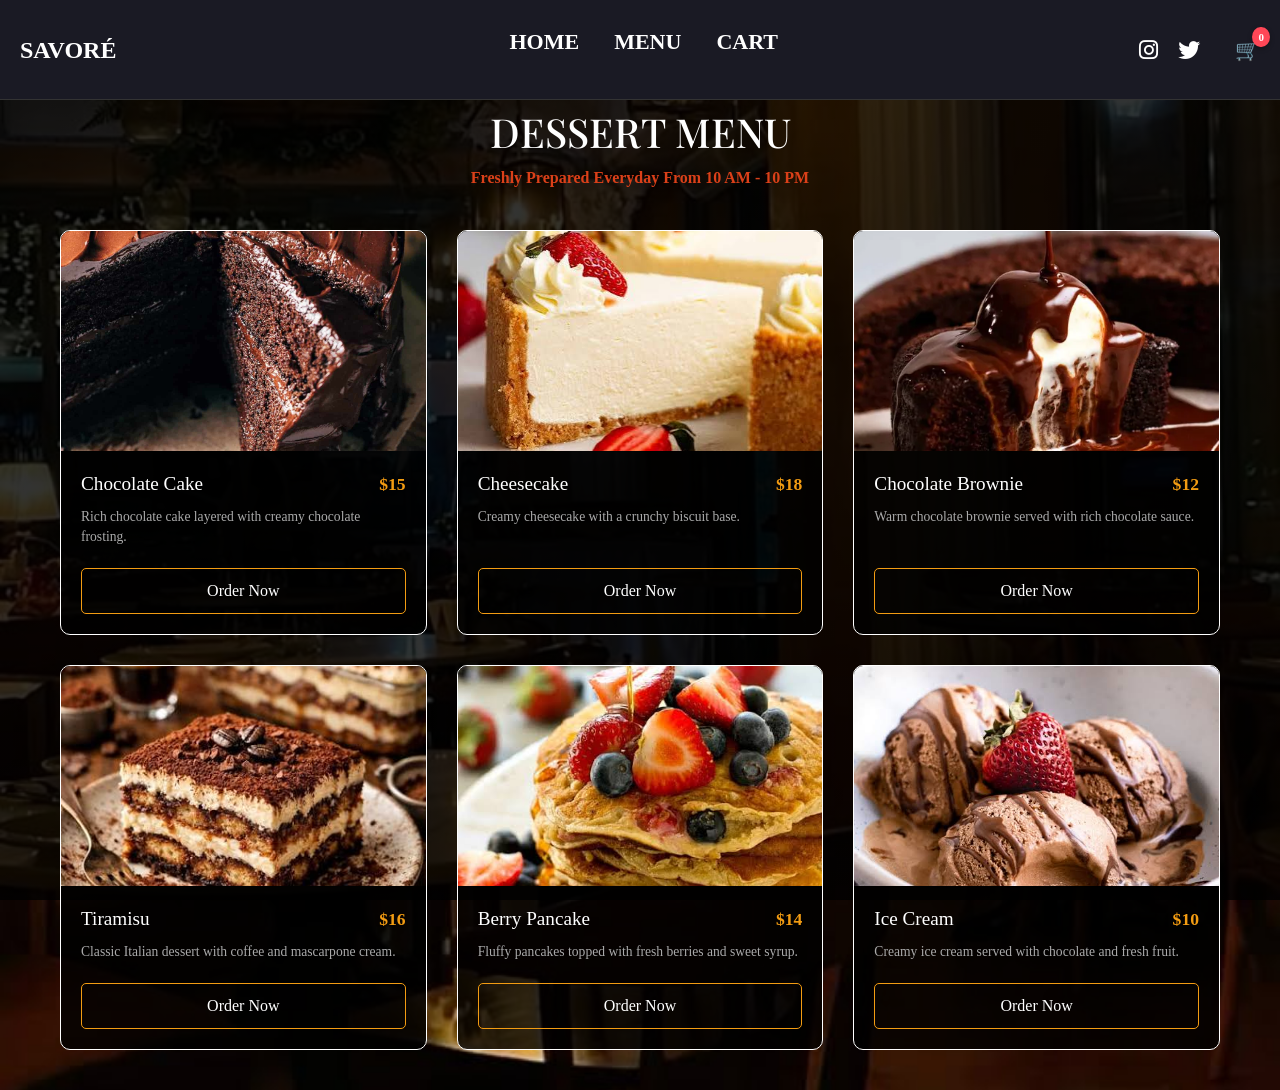
==== html/dessert.html @ 35120c4c "upload project file" ====
<!DOCTYPE html>
<html lang="en">
<head>
    <meta charset="UTF-8">
    <meta name="viewport" content="width=device-width, initial-scale=1.0">
    <title>SAVORÉ - Dessert Menu</title>
    <link rel="stylesheet" href="../css/bootstrap.css">
    <link href="https://fonts.googleapis.com/css2?family=Playfair+Display:ital,wght@0,600;1,400&family=Poppins:wght@300;400;500;600;700&display=swap" rel="stylesheet">
    <link rel="stylesheet" href="https://cdnjs.cloudflare.com/ajax/libs/font-awesome/6.4.0/css/all.min.css">
    <link rel="stylesheet" href="../css/style.css">
    <style>
        body {
            background: linear-gradient(rgba(0, 0, 0, 0.8), rgba(0, 0, 0, 0.8)), url('../image/img10.jfif') !important;
            background-size: cover !important;
            background-position: center !important;
            background-repeat: no-repeat !important;
            background-attachment: fixed !important;
            color: #fff !important;
        }
        header.hero {
            height: auto !important;
            min-height: unset !important;
            background: transparent !important;
        }
        .card {
            background-color: rgba(0, 0, 0, 0.8)!important;
            border: 1px solid white !important;
        }
        .card img {
            height: 220px !important;
            object-fit: cover !important;
        }
    </style>
</head>
<body>
    <header class="hero">
        <input type="checkbox" id="check">
        <label for="check" class="fa-solid fa-bars"></label>
        <nav class="navbar">
            <a href="index.html" class="logo">SAVORÉ</a>
            <ul class="nav-links">
                <li><a href="index.html">HOME</a></li>
                <li><a href="index.html#menu-section">MENU</a></li>
                <li><a href="cart.html">CART</a></li>
            </ul>
            <div class="icons">
                <a href="#"><i class="fa-brands fa-instagram"></i></a>
                <a href="#"><i class="fa-brands fa-twitter"></i></a>
                <a href="cart.html" class="cart-btn" style="position: relative; text-decoration: none; color: #fff; font-size: 20px; margin-left: 15px;">🛒<span id="cart-count">0</span></a>
            </div>
        </nav>
    </header>

    <main>
        <section class="about" style="margin-top: 40px;">
            <div class="header">
                <h1>DESSERT MENU</h1>
                <p class="subtitle" style="color: #db4019; font-weight: 700;">Freshly Prepared Everyday From 10 AM - 10 PM</p>
            </div>
            <div class="menu-container">
                <div class="card">
                    <img src="../image/chocolate-cake.jpg" alt="Chocolate Cake">
                    <div class="card-body">
                        <div class="card-title">
                            <h3>Chocolate Cake</h3>
                            <span class="price">$15</span>
                        </div>
                        <p class="con-t">Rich chocolate cake layered with creamy chocolate frosting.</p>
                        <a href="#" class="order-btn">Order Now</a>
                    </div>
                </div>

                <div class="card">
                    <img src="../image/cheesecake.jfif" alt="Cheesecake">
                    <div class="card-body">
                        <div class="card-title">
                            <h3>Cheesecake</h3>
                            <span class="price">$18</span>
                        </div>
                        <p class="con-t">Creamy cheesecake with a crunchy biscuit base.</p>
                        <a href="#" class="order-btn">Order Now</a>
                    </div>
                </div>

                <div class="card">
                    <img src="../image/Hot-chocolate-fudge-cake_7-2.webp" alt="Chocolate Brownie">
                    <div class="card-body">
                        <div class="card-title">
                            <h3>Chocolate Brownie</h3>
                            <span class="price">$12</span>
                        </div>
                        <p class="con-t">Warm chocolate brownie served with rich chocolate sauce.</p>
                        <a href="#" class="order-btn">Order Now</a>
                    </div>
                </div>

                <div class="card">
                    <img src="../image/tiramisu.jfif" alt="Tiramisu">
                    <div class="card-body">
                        <div class="card-title">
                            <h3>Tiramisu</h3>
                            <span class="price">$16</span>
                        </div>
                        <p class="con-t">Classic Italian dessert with coffee and mascarpone cream.</p>
                        <a href="#" class="order-btn">Order Now</a>
                    </div>
                </div>

                <div class="card">
                    <img src="../image/pancake.jfif" alt="Berry Pancake">
                    <div class="card-body">
                        <div class="card-title">
                            <h3>Berry Pancake</h3>
                            <span class="price">$14</span>
                        </div>
                        <p class="con-t">Fluffy pancakes topped with fresh berries and sweet syrup.</p>
                        <a href="#" class="order-btn">Order Now</a>
                    </div>
                </div>

                <div class="card">
                    <img src="../image/icecream.jfif" alt="Ice Cream">
                    <div class="card-body">
                        <div class="card-title">
                            <h3>Ice Cream</h3>
                            <span class="price">$10</span>
                        </div>
                        <p class="con-t">Creamy ice cream served with chocolate and fresh fruit.</p>
                        <a href="#" class="order-btn">Order Now</a>
                    </div>
                </div>
            </div>
        </section>
    </main>

<script src="../js/script.js"></script>
</body>
</html>
---- css/style.css ----
*{
    margin: 0;
    padding: 0;
    --main-color:#333;
    --color2:white;
    --color3:#5c4033;
    --color4:lightgray;
    font-family: Garamond, serif;
    box-sizing: border-box;
   
}
body {
    font-family: 'Georgia', 'Times New Roman', serif;
    color: #333;
    background-color: gray;
}

nav {
    background-color: #1a1a24;
    padding: 15px 40px;
    display: flex;
    justify-content: space-between;
    align-items: center;
    border-bottom: 1px solid #333;
    position: sticky;
    top: 0;
    z-index: 1000;
}
.logo {
    color: #fff;
    font-size: 22px;
    font-weight: bold;
    text-decoration: none;
}
.nav-links {
    display: flex;
    gap: 20px;
    list-style: none;
}
.nav-links a {
    color: #adb5bd;
    text-decoration: none;
    transition: 0.3s;    }
.nav-links a:hover, .nav-links a.active {
    color: #f39c12;
}

.story-row {
    position: relative;
    width: 100%;
    height: 600px;
    /* background-color: gray; */
    overflow: hidden;
}
.story-row .con-i {
    position: absolute;
    right: 0;
    top: 50px;
    width: 65%;
    height: 100%;
}
.story-row .con-i img {
    width: 90%;
    height: 100%;
    object-fit: cover;
    display: block;
}
.story-row .con-t {
    position: absolute;
    left: 20%;
    top: 50%;
    transform: translateY(-50%);
    background-color: white;
    padding: 30px 50px;
    z-index: 2;
}
.story-row .con-t p {
    font-size: 18px;
    font-weight: bold;
    line-height: 1.6;
    color: #333;
}
.story-row .con-t h4 {
    margin-top: 30px;
    text-align: right;
    font-size: 20px;
    font-weight: bold;
}
#visit{
    background-image: url(https://b.zmtcdn.com/data/pictures/5/18727335/ea5bc44143e1b89980ba128e65a174bd.jpg?fit=around|960:500&crop=960:500;*,*);
    width: 100%;
    min-height: 70vh;
    background-repeat: no-repeat;
    background-size: cover;
    color: var(--color2);
    text-align: center;
    display: flex;
    flex-direction: column;
    justify-content: center;
    align-items: center;

}
#visit h2{
    font-size: 4rem;
    /* padding-top: 200px; */
    font-weight: 900;
}
#visit p{
    font-size: 1.5rem;
    font-weight: 700;
    max-width: 700px;
}
#visit span {
    background-color: var(--main-color);
    padding: 15px;
   margin-top: 20px;
    border-radius: 20px;
    display: inline-block;
    font-weight: 700;
}
#visit a{
    color: var(--color2);
}
#visit span:hover{
    background-color: var(--color2);
}
#visit a:hover{
    color: var(--color3);
}
.foot{
    padding: 20px;
    display: flex;
    flex-direction: row;
    flex-wrap: wrap;
    justify-content: space-around;
    background-color: var(--color4);
    

}
.foot .info .icons{
    display: flex;
    justify-content: center;
}
.info h2, .contact h3, .hours h3{
    font-size: 2.5rem;
    color: var(--main-color);
    text-align: center;
}
.foot p ,.icons{
    font-size: 1.5rem;
    color: var(--main-color);
    text-align: center;
}
.foot a{
    color: var(--main-color);
}
.foot a:hover{
    color: var(--color3);
}
.foot{
    padding: 20px;
    display: flex;
    flex-direction: row;
    justify-content: space-around;
    background-color: var(--color4);
    

}
.foot .info .icons{
    display: flex;
    justify-content: center;
}
.info h2, .contact h3, .hours h3{
    font-size: 2.5rem;
    color: var(--main-color);
    text-align: center;
}
.foot p ,.icons{
    font-size: 1.5rem;
    color: var(--main-color);
    text-align: center;
}
.foot a{
    color: var(--main-color);
}
.foot a:hover{
    color: var(--color3);
}

 .navbar{
    z-index: 1000 !important;
 }
 .hero video {
    position: absolute;
    min-height: 100%;
    min-width: 100%;
    height: auto;
    width: auto;
    z-index: 1;
    object-fit: cover;
}

.hero {
    background-image: linear-gradient(rgba(0,0,0,0.4), rgba(0,0,0,0.4)), url('../image/WhatsApp Image 2026-08-30 at 10.08.22 PM.jpeg') !important;
    background-size: cover !important;
    background-position: center !important;
    background-repeat: no-repeat !important;
}
.hero-btn-container {
    position: absolute;
    top: 75%;
    left: 50%;
    transform: translate(-50%, -50%);
    z-index: 2;
   
}

.hero span {
    display: inline-block;
    padding: 15px 30px;
    background-color: var(--color3);
    border-radius: 50px;
    text-align: center;
}

.hero a {
    text-decoration: none;
    color: var(--color2);
    font-size: 1.5rem;
    
}

.hero span:hover {
    background-color: var(--color4);
}

.hero a:hover {
    color: var(--main-color);
}

.minispan {
  
    padding: 12px 25px;
    background-color: var(--main-color);
    border-radius: 50px;
    margin-top: 15px;
}

.minispan a {
    color: var(--color4);
    text-decoration: none;
    font-weight: bold;
}

.minispan:hover {
    background-color: var(--color2);
}

.minispan a:hover {
    color: var(--color3);
}

#form {
    display: flex;
    flex-wrap: wrap;
    justify-content: center;
    align-items: center;
    gap: 20px;
    
}

.formimg {
    width: 45%;
    display: flex;
    justify-content: center;
    align-items: center;
}

.formimg img {
    width: 100%;
    max-width: 350px;
    height: auto;
    border-radius: 50%;
    object-fit: cover;
}

.formbox {
    background-color: var(--color2);
    border: 2px solid var(--main-color);
    box-shadow: 5px 10px 30px var(--color2);
    width: 50%;
    padding: 25px;
    border-radius: 15px;
    box-sizing: border-box;
}

.formbox form .formtwo {
    display: flex;
    gap: 10px;
}

.formbox form .one {
    width: 100%;
    margin-bottom: 10px;
}

label {
    font-size: 1.1rem;
    color: var(--color3);
    margin-top: 5px;
    margin-bottom: 5px;
}

input {
    width: 100%;
    padding: 10px;
    border: 1px solid var(--color3);
    border-radius: 5px;
}

button {
    width: 100%;
    padding: 12px;
    background-color: var(--color3);
    border-radius: 5px;
    margin-top: 15px;
    color: var(--color2);
    font-weight: bold;
    font-size: 1.1rem;
  
}

button:hover {
    background-color: var(--color4);
    color: var(--main-color);
}


.menu-img {
    width: 200px;
    height: 200px;
    object-fit: cover;
}

.zoom {
    transition: transform 0.4s ease;
}

.zoom:hover {
    transform: scale(1.05);
}
.alert{
    position: fixed;
    top: -200px;
    left: 50%;
    transform: translateX(-50%);
    padding: 10px 20px;
    border-radius: 10px;
    background-color: var(--color3);
    color: var(--color2);
    font-size: 1.2rem;
    z-index: 2000;
    text-align: center;
    transition: top 0.5 ease-in-out;
}
.alert.show{
    top: 80px;
}
@media (max-width: 576px) {
    #visit {
        min-height: 50vh;
        padding: 30px 15px;
    }

    #visit span {
        padding: 10px 20px;
    }

    .foot {
        flex-direction: column;
        align-items: center;
        gap: 25px;
    }
    #visit h2{
font-size: 2rem;
    }
    #visit p{
    font-size: 1rem;
   
}
.info h2, .contact h3, .hours h3{
    font-size: 1.8rem;
    
}
.foot p ,.icons{
    font-size:.8rem;
   
}
}

@media (min-width: 577px) and (max-width: 992px) {
    .foot {
        justify-content: space-between;
        gap: 20px;
        flex-direction: column;
        align-items: center;
    }

    .foot .contact, .foot .info, .foot .hours {
        min-width: 30%; 
    }
      #visit h2{
font-size: 3rem;
    }
       #visit p{
    font-size: .5rem;
   
}
.info h2, .contact h3, .hours h3{
    font-size: 2.2rem;
    
}
.foot p ,.icons{
    font-size: 1.2rem;
   
}
}
 @media (max-width: 991px) {
    #form {
        flex-direction: column;
        width: 95%;
    }

    .formimg, .formbox {
        width: 100%;
    }

    .formimg img {
        max-width: 250px;
    }
}


@media (max-width: 575px) {
    .hero a {
        font-size: 1.1rem;
    }
    
    .hero span {
        padding: 10px 20px;
    }

    .formbox form .formtwo {
        flex-direction: column;
        gap: 0;
    }

    .menu-img {
        width: 170px;
        height: 170px;
    }
}

@media (max-width: 768px) {
    .row {
        height: auto;
        padding: 20px;
        overflow: hidden;
    }

    .row .con-i {
        position: relative;
        width: 100%;
        height: auto;
        top: 0;
    }

    .row .con-i img {
        height: auto;
        max-width: 100%;
        width: 100%;
        display: block;
    }

    .row .con-t {
        position: relative;
        width: 100%;
        left: 0;
        top: 0;
        transform: none;
        padding: 30px 20px;
        margin-top: 0; 
    }

    .row .con-t p {
        font-size: 16px;
    }

    .row .con-t h4 {
        font-size: 18px;
    }
}
#minimenu .row {
    display: flex;
    flex-wrap: wrap;
    justify-content: center;
    gap: 20px;
}

#minimenu .col-3 {
    width: 22%;
    text-align: center;
}
#minimenu img {
    border-radius: 50% !important;
    object-fit: cover;
}
.minispan {
    display: inline-block;
    margin-top: 20px;
    position: relative;
    z-index: 10;
}


.about {
    padding: 40px 20px;
}
/* /-----------page dessert-------- */
.header {
    text-align: center;
    margin-bottom: 40px;
}
.header h1 {
    font-family: 'Playfair Display', serif;
    font-size: 2.5rem;
    color: #fff;
    margin-bottom: 10px;
}
.header .subtitle {
    color: #f39c12;
    font-size: 1rem;
}
.menu-container {
    display: grid;
    grid-template-columns: repeat(3, 1fr);
    gap: 30px;
    max-width: 1200px;
    margin: 0 auto;
    padding: 0 20px;
}
.menu-container .card {
    background-color: #16161e;
    border: 1px solid #2a2a36;
    border-radius: 10px;
    overflow: hidden;
    display: flex;
    flex-direction: column;
}
.menu-container .card img {
    width: 100%;
    height: 200px;
    object-fit: cover;
}
.menu-container .card-body {
    padding: 20px;
    display: flex;
    flex-direction: column;
    flex-grow: 1;
}
.menu-container .card-title {
    display: flex;
    justify-content: space-between;
    align-items: center;
    margin-bottom: 10px;
}
.menu-container .card-title h3 {
    color: #fff;
    font-size: 1.2rem;
    margin: 0;
}
.menu-container .price {
    color: #f39c12;
    font-weight: bold;
    font-size: 1.1rem;
}
.menu-container .con-t {
    color: #aaa;
    font-size: 0.85rem;
    margin-bottom: 20px;
    flex-grow: 1;
}
.menu-container .order-btn {
    display: block;
    text-align: center;
    background: transparent;
    border: 1px solid #f39c12;
    color: #fff;
    padding: 10px;
    border-radius: 5px;
    text-decoration: none;
    transition: 0.3s;
    margin-top: auto;
}
.menu-container .order-btn:hover {
    background: #f39c12;
}
@import url("https://fonts.googleapis.com/css2?family=Oswald:wght@400;500;600;700&display=swap");
@media (max-width: 900px) {
  .menu-container {
    grid-template-columns: repeat(2, 1fr);
  }
}

@media (max-width: 700px) {
  .nav-links {
    display: none;
  }
  label[for="check"] {
    display: block;
  }
}

@media (max-width: 600px) {
  .menu-container {
    grid-template-columns: 1fr;
  }
  .header h1 {
    font-size: 2rem;
  }
}
* {
  box-sizing: border-box;
}

body {
  margin: 0;
  color: #111;
  background-color: #c6c6c6;
  font-family: Georgia, "Times New Roman", serif;
}

.auth-page {
  min-height: 100vh;
  background:
    linear-gradient(rgba(0, 0, 0, 0.2), rgba(0, 0, 0, 0.2)),
    url("https://images.unsplash.com/photo-1515003197210-e0cd71810b5f?auto=format&fit=crop&w=1800&q=85") center / cover fixed;
}

.auth-card {
  overflow: hidden;
  border-radius: 14px;
  background: #dedede;
  box-shadow: 0 12px 30px rgba(0, 0, 0, 0.28);
}

.auth-header {
  padding: 28px 20px 24px;
  background: #c6c6c6;
}

.eyebrow,
.auth-panel h2,
.auth-button {
  font-family: "Oswald", sans-serif;
}

.eyebrow {
  margin: 0 0 3px;
  font-size: 1rem;
  letter-spacing: 3px;
}

.auth-header h1 {
  margin: 0;
  font-size: clamp(2.5rem, 7vw, 4.5rem);
  font-weight: 400;
  line-height: 1;
}

.tagline {
  margin: 8px 0 0;
  font-size: 1.05rem;
  font-style: italic;
}

.auth-panel {
  padding: 35px 38px 40px;
}

.signup-panel {
  border-left: 1px solid #999;
}

.auth-panel h2 {
  margin: 0;
  font-size: 2rem;
  font-weight: 600;
}

.panel-intro {
  margin: 4px 0 25px;
  color: #444;
}

.form-label {
  font-family: Arial, sans-serif;
  font-size: 0.9rem;
  font-weight: 700;
}

.form-control {
  min-height: 46px;
  border: 1px solid #777;
  border-radius: 4px;
  background: #f4f4f4;
  font-family: Arial, sans-serif;
}

.form-control:focus {
  border-color: #403636;
  box-shadow: 0 0 0 0.2rem rgba(64, 54, 54, 0.2);
}

.form-check-label {
  font-family: Arial, sans-serif;
  font-size: 0.9rem;
}

.auth-button {
  min-height: 48px;
  border: 0;
  border-radius: 7px;
  background: #403636;
  color: #fff;
  font-size: 1.15rem;
  font-weight: 600;
  letter-spacing: 0.5px;
  transition: background-color 0.3s ease, transform 0.3s ease;
}

.auth-button:hover,
.auth-button:focus {
  background: #241f1f;
  color: #fff;
  transform: translateY(-2px);
}

.auth-note {
  margin: 0;
  padding: 16px 20px;
  background: #c6c6c6;
  color: #444;
  font-size: 0.85rem;
}

@media (max-width: 991px) {
  .signup-panel {
    border-top: 1px solid #999;
    border-left: 0;
  }
}

@media (max-width: 576px) {
  .auth-page {
    background-attachment: scroll;
  }

  .auth-panel {
    padding: 28px 22px 32px;
  }

  .auth-header {
    padding: 24px 15px 20px;
  }
}
/* -----------section hero--------- */
* {
    margin: 0;
    padding: 0;
    box-sizing: border-box;
}
body {
    font-family: Garamond, serif;
    /* background-color: white; */
}
#check, .menu-bars{
    display: none;
}
.hero {
    width: 100%;
    min-height: 100vh;
    margin: 0px;
    position: relative;
    background-image:url("WhatsApp\ Image\ 2026-08-30\ at\ 10.08.22\ PM.jpeg");
    background-size: cover;
    background-position: center;
    background-repeat: no-repeat;
    /* border-radius: 35px 35px 0 0; */
    overflow: hidden;
}
.navbar {
    width: 100%;
    display: flex;
    align-items: center;
    justify-content: space-between;
    padding: 25px 20px;
    position: fixed;
    top: 0;
    left: 0;
    z-index: 2;
}
.logo {
    color:white;
    font-family: Garamond, serif;
    font-size: 45px;
    font-weight: bold;
    text-decoration: none;
}
.nav-links {
    list-style: none;
    display: flex;
    align-items: center;
    gap: 35px;
}
.nav-links li a {
    color: white;
    text-decoration: none;
    font-family: Garamond, serif;
    font-size: 22px;
    font-weight: bold;
    transition: 0.3s ease;
}
.icons {
    top: 35px;
    right: 35px;
    display: flex;
    align-items: center;
    gap: 20px;
    z-index: 2;
}
.icons a{
    color: white;
    text-decoration: none;
}
.icons a i{
    font-size: 22px;
} 
.nav-links li a:hover {
    opacity: 0.65;
}
.nav-links i {
    font-size: 30px;
}
#hero-content {
    width: 100%;
    position: absolute;
    top: 65%;
    left: 50%;
    transform: translate(-50%, -50%);
    display: flex;
    justify-content: center;
    align-items: center;
    gap: 50px;
    padding: 0 40px;
}
.hero-word {
    color: white;
    font-family: Garamond, serif;
    font-size: 100px;
    font-weight: 400;
    text-decoration: none;
   border-bottom: 2px solid white;
   padding-bottom: 3px;
    transition:transform 0.4s ease,opacity 0.4s ease;
}
.hero-word:hover {
    transform: translateY(-8px);
    opacity: 0.8;
}
@media screen and (max-width: 575px) {
   .menu-bars {
    display: block !important; 
    position: absolute;
    top: 20px;
    left: 15px;
    color: white;
    font-size: 28px;
    z-index: 9999;
    cursor: pointer;
    line-height: 1;
    }
    .navbar {
        width: 100%;
        padding: 18px 15px;
        display: flex;
        justify-content: space-between;
        align-items: center;
    }
    .logo {
        position: static;
        transform: none;
        margin-left: 38px;
        font-size: 24px;
        white-space: nowrap;
    }
    .icons {
        position: static;
        display: flex;
        align-items: center;
        gap: 8px;
        margin-left: auto;
    }
    .icons a i {
        font-size: 18px;
    }
    .cart-btn {
        font-size: 18px !important;
        margin-left: 5px !important;
        white-space: nowrap;
    }
    #cart-count {
        font-size: 11px;
    }
    .nav-links {
        display: none;
        position: absolute;
        top: 65px;
        left: 15px;
        flex-direction: column;
        align-items: flex-start;
        gap: 12px;
        padding: 15px 20px;
        background-color: rgba(0, 0, 0, 0.85);
        z-index: 99;
    }
    #check:checked ~ .navbar .nav-links {
        display: flex;
    }
    .nav-links li a {
        font-size: 18px;
    }
    #hero-content {
        top: 57%;
        flex-direction: column;
        gap: 30px;
    }
    .hero-word {
        font-size: 45px;
    }
}
@media screen and (min-width: 576px) and (max-width: 991px) {
    .menu-bars {
        display: none;
    }
    .navbar {
        width: 100%;
        padding: 20px 25px;
        display: flex;
        justify-content: space-between;
        align-items: center;
    }
    .logo {
        position: static;
        transform: none;
        font-size: 30px;
        margin: 0;
        white-space: nowrap;
    }
    .nav-links {
        display: flex;
        align-items: center;
        gap: 16px;
    }
    .nav-links li a {
        font-size: 16px;
    }
    .icons {
        position: static;
        display: flex;
        align-items: center;
        gap: 8px;
        margin-left: 10px;
    }
    .icons a i {
        font-size: 18px;
    }
    .cart-btn {
        font-size: 18px !important;
        margin-left: 5px !important;
    }
    #cart-count {
        font-size: 11px;
    }
    #hero-content {
        top: 62%;
        gap: 30px;
        flex-direction: row;
    }
    .hero-word {
        font-size: 55px;
    }
}
@media screen and (min-width: 992px) {

 .menu-bars {
        display: none;
    }
    .navbar {
        width: 100%;
        padding: 25px 20px;
        display: flex;
        justify-content: space-between;
        align-items: center;
    }
    .logo {
        position: static;
        transform: none;
        font-size: 45px;
        margin: 0;
    }
    .nav-links {
        display: flex;
        align-items: center;
        gap: 35px;
    }
    .nav-links li a {
        font-size: 22px;
    }
    .icons {
        position: static;
        display: flex;
        align-items: center;
        gap: 20px;
    }
    .icons a i {
        font-size: 22px;
    }
    .cart-btn {
        font-size: 20px !important;
        margin-left: 15px !important;
    }
    #hero-content {
        top: 65%;
        flex-direction: row;
        gap: 50px;
    }
    .hero-word {
        font-size: 100px;
    }
}
/* section gallery */
#gallery-hero {
    text-align: center;
    padding: 45px 40px;
    background-image: linear-gradient(rgba(0, 0, 0, 0.65), rgba(0, 0, 0, 0.65)), url(img11.jfif);
    background-size: cover;
    background-position: center;
    background-repeat: no-repeat;
    background-attachment: fixed;
    font-family: Garamond, serif;
    color: rgb(202, 201, 201);
}
#gallery-hero h1 {
    font-size: 45px;
    line-height: 1.25;
    font-weight: 600;
    margin-bottom: 25px;
}
#gallery-hero p {
    max-width: 1350px;
    margin: 0 auto 30px;
    font-size: 25px;
    line-height: 1.5;
    font-weight: 400;
}
#gallery-hero #gallery-btn, #gallery-btn {
    margin-top: 14px;
    background: #382a2b;
    color: rgb(252, 248, 248);
    border: none;
    padding: 15px 50px;
    border-radius: 18px;
    font-family: inherit;
    font-size: 13px;
    font-weight: bold;
    cursor: pointer;
    transition: 0.3s;
}
#gallery-hero #gallery-btn:hover, #gallery-btn:hover {
    background: #a5a3a4;
    color: black;
}
#gallery {
    width: 100%;
    display: grid;
    grid-template-columns: repeat(3, 1fr);
    gap: 0;
}
#gallery .gallery-item {
    width: 100%;
    aspect-ratio: 1 / 1;
    overflow: hidden;
}
#gallery .gallery-item img {
    width: 100%;
    height: 100%;
    display: block;
    object-fit: cover;
    transition: transform 0.5s ease;
}
#gallery .gallery-item:hover img {
    transform: scale(1.06);
}
@media (max-width: 600px) {
    #gallery-hero {
        padding: 30px 15px;
    }
    #gallery-hero h1 {
        font-size: 24px;
    }
    #gallery-hero p {
        font-size: 14px;
        max-width: 100px;
    }
    #gallery {
        grid-template-columns: repeat(2, 1fr);
    }
}
/* section menu */
#menu-section {
    padding: 20px 15px 35px;
    background-color: #c6c6c6;
    color: #111;
    font-family: Georgia, "Times New Roman", serif;
}

#menu-section .menu-title {
    margin: 0 0 15px;
    text-align: center;
    font-size: clamp(2.5rem, 6vw, 4rem);
    font-weight: 400;
}

#menu-section .menu-tabs {
    display: flex;
    justify-content: center;
    align-items: center;
    flex-wrap: wrap;
    gap: 18px;
    margin-bottom: 55px;
    font-family: Arial, sans-serif;
    font-size: clamp(1.3rem, 3vw, 2rem);
    font-weight: 700;
}

#menu-section .menu-tabs a {
    color: #111;
    text-decoration: none;
    transition: text-decoration 0.2s ease;
}

#menu-section .menu-tabs a:hover,
#menu-section .menu-tabs a:focus {
    text-decoration: underline;
}

#menu-section .menu-tabs span {
    font-weight: 400;
}

#menu-section .menu-items {
    row-gap: 0;
}

#menu-section .menu-item {
    min-height: 180px;
    margin: 0 25px 30px 0;
    padding-bottom: 25px;
    border-bottom: 1px solid #222;
}

#menu-section .col-lg-6:nth-child(2) .menu-item {
    margin-right: 0;
    margin-left: 25px;
}

#menu-section .item-heading {
    display: flex;
    justify-content: space-between;
    align-items: flex-start;
    gap: 15px;
}

#menu-section .item-heading h2 {
    margin: 0;
    font-size: clamp(1.35rem, 2.5vw, 1.8rem);
    font-weight: 400;
    line-height: 1.2;
}

#menu-section .item-heading span {
    flex-shrink: 0;
    color: #a94949;
    font-size: clamp(1.25rem, 2.5vw, 1.6rem);
}

#menu-section .menu-item p {
    max-width: 370px;
    margin: 22px 0 0;
    font-size: clamp(1.05rem, 2vw, 1.3rem);
    line-height: 1.2;
}

#menu-section .full-menu-button {
    display: inline-block;
    min-width: 245px;
    padding: 12px 35px;
    border-radius: 7px;
    background-color: #403636;
    color: #fff;
    font-family: "Oswald", sans-serif;
    font-size: 1.5rem;
    font-weight: 600;
    text-decoration: none;
    transition: background-color 0.3s ease, transform 0.3s ease;
}

#menu-section .full-menu-button:hover {
    background-color: #241f1f;
    color: #fff;
    transform: translateY(-3px);
}

@media (max-width: 991px) {

    #menu-section .menu-tabs {
        margin-bottom: 35px;
    }

    #menu-section .menu-item,
    #menu-section .col-lg-6:nth-child(2) .menu-item {
        margin-right: 0;
        margin-left: 0;
    }
}

@media (max-width: 576px) {

    #menu-section {
        padding: 25px 12px 30px;
    }

    #menu-section .menu-tabs {
        gap: 10px;
        font-size: 1.15rem;
    }

    #menu-section .menu-item {
        min-height: auto;
        margin-bottom: 25px;
    }

    #menu-section .item-heading h2 {
        font-size: 1.3rem;
    }

    #menu-section .item-heading span {
        font-size: 1.2rem;
    }

    #menu-section .menu-item p {
        margin-top: 15px;
        font-size: 1.05rem;
    }
}
.cart-btn {
    position: relative;
    display: inline-block;
}

#cart-count {
    position: absolute;
    top: -8px;
    right: -10px;
    background-color: #ff4757; 
    color: white;
    font-size: 11px;
    font-weight: bold;
    padding: 2px 6px;
    border-radius: 50%;
    box-shadow: 0 2px 5px rgba(0,0,0,0.3);
}
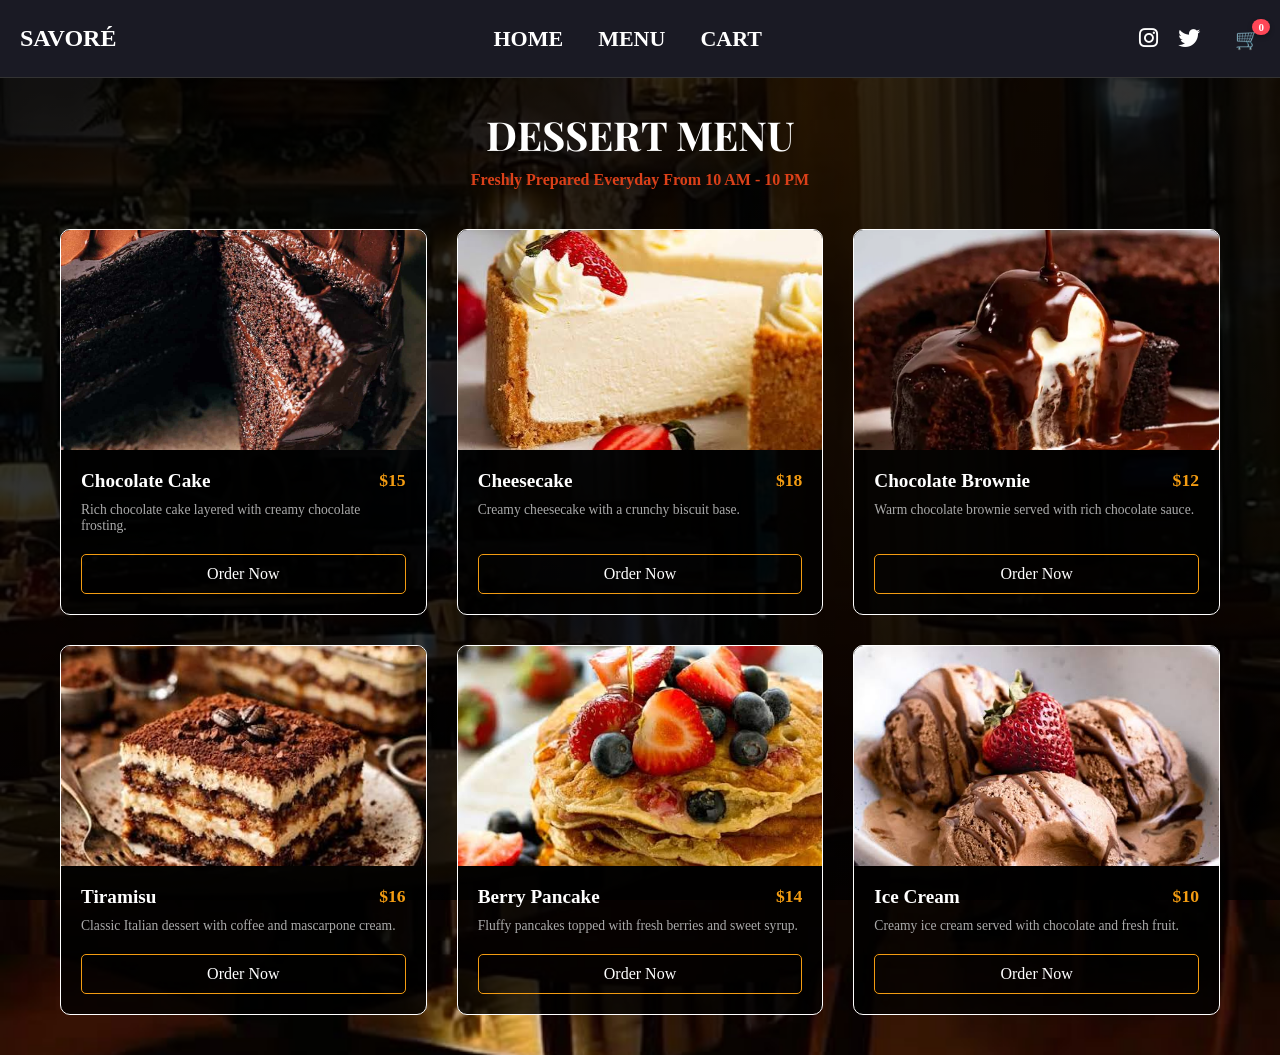
==== commit d430ec88: "update the reserve page make images circle" ====
--- a/html/dessert.html
+++ b/html/dessert.html
@@ -4,7 +4,6 @@
     <meta charset="UTF-8">
     <meta name="viewport" content="width=device-width, initial-scale=1.0">
     <title>SAVORÉ - Dessert Menu</title>
-    <link rel="stylesheet" href="../css/bootstrap.css">
     <link href="https://fonts.googleapis.com/css2?family=Playfair+Display:ital,wght@0,600;1,400&family=Poppins:wght@300;400;500;600;700&display=swap" rel="stylesheet">
     <link rel="stylesheet" href="https://cdnjs.cloudflare.com/ajax/libs/font-awesome/6.4.0/css/all.min.css">
     <link rel="stylesheet" href="../css/style.css">
@@ -57,6 +56,7 @@
                 <h1>DESSERT MENU</h1>
                 <p class="subtitle" style="color: #db4019; font-weight: 700;">Freshly Prepared Everyday From 10 AM - 10 PM</p>
             </div>
+
             <div class="menu-container">
                 <div class="card">
                     <img src="../image/chocolate-cake.jpg" alt="Chocolate Cake">
--- a/css/style.css
+++ b/css/style.css
@@ -277,9 +277,9 @@
 }
 
 .formimg img {
-    width: 100%;
-    max-width: 350px;
-    height: auto;
+    width: 350px;
+    /* max-width: 350px; */
+    height: 350px;
     border-radius: 50%;
     object-fit: cover;
 }
@@ -337,9 +337,12 @@
 
 
 .menu-img {
-    width: 200px;
-    height: 200px;
+    width: 250px;
+    height: 250px;
+    border-radius: 50%;
     object-fit: cover;
+    display: block;
+    margin: auto;
 }
 
 .zoom {
@@ -437,6 +440,9 @@
 
     .formimg img {
         max-width: 250px;
+        height: 250px;
+        border-radius: 50%;
+        object-fit: cover;
     }
 }
 
@@ -458,6 +464,8 @@
     .menu-img {
         width: 170px;
         height: 170px;
+        border-radius: 50%;
+        object-fit: cover;
     }
 }
 
@@ -526,21 +534,24 @@
 .about {
     padding: 40px 20px;
 }
-/* /-----------page dessert-------- */
+
 .header {
     text-align: center;
     margin-bottom: 40px;
 }
+
 .header h1 {
     font-family: 'Playfair Display', serif;
     font-size: 2.5rem;
     color: #fff;
     margin-bottom: 10px;
 }
+
 .header .subtitle {
     color: #f39c12;
     font-size: 1rem;
 }
+
 .menu-container {
     display: grid;
     grid-template-columns: repeat(3, 1fr);
@@ -549,6 +560,7 @@
     margin: 0 auto;
     padding: 0 20px;
 }
+
 .menu-container .card {
     background-color: #16161e;
     border: 1px solid #2a2a36;
@@ -557,39 +569,46 @@
     display: flex;
     flex-direction: column;
 }
+
 .menu-container .card img {
     width: 100%;
     height: 200px;
     object-fit: cover;
 }
+
 .menu-container .card-body {
     padding: 20px;
     display: flex;
     flex-direction: column;
     flex-grow: 1;
 }
+
 .menu-container .card-title {
     display: flex;
     justify-content: space-between;
     align-items: center;
     margin-bottom: 10px;
 }
+
 .menu-container .card-title h3 {
     color: #fff;
     font-size: 1.2rem;
     margin: 0;
 }
+
 .menu-container .price {
     color: #f39c12;
     font-weight: bold;
     font-size: 1.1rem;
 }
+
 .menu-container .con-t {
     color: #aaa;
     font-size: 0.85rem;
     margin-bottom: 20px;
     flex-grow: 1;
 }
+
 .menu-container .order-btn {
     display: block;
     text-align: center;
@@ -602,6 +621,7 @@
     transition: 0.3s;
     margin-top: auto;
 }
+
 .menu-container .order-btn:hover {
     background: #f39c12;
 }
@@ -629,6 +649,7 @@
     font-size: 2rem;
   }
 }
+
 * {
   box-sizing: border-box;
 }
@@ -774,7 +795,6 @@
     padding: 24px 15px 20px;
   }
 }
-/* -----------section hero--------- */
 * {
     margin: 0;
     padding: 0;
@@ -808,7 +828,7 @@
     position: fixed;
     top: 0;
     left: 0;
-    z-index: 2;
+    z-index: 3;
 }
 .logo {
     color:white;
@@ -832,12 +852,13 @@
     transition: 0.3s ease;
 }
 .icons {
+    /* position: absolute; */
     top: 35px;
     right: 35px;
     display: flex;
     align-items: center;
     gap: 20px;
-    z-index: 2;
+    z-index: 3;
 }
 .icons a{
     color: white;
@@ -1292,3 +1313,89 @@
     box-shadow: 0 2px 5px rgba(0,0,0,0.3);
 }
 
+@media (max-width: 991px) {
+    #our-story .story-row {
+        position: relative !important;
+        height: auto !important;
+        display: flex !important;
+        flex-direction: column !important;
+    }
+
+    #our-story .story-row .con-i {
+        position: relative !important;
+        width: 100% !important;
+        height: 250px !important;
+        top: auto !important;
+        right: auto !important;
+        left: auto !important;
+    }
+
+    #our-story .story-row .con-i img {
+        width: 100% !important;
+        height: 100% !important;
+        object-fit: cover !important;
+    }
+
+    #our-story .story-row .con-t {
+        position: relative !important;
+        width: 90% !important;
+        margin: -30px auto 20px auto !important;
+        top: auto !important;
+        left: auto !important;
+        transform: none !important;
+        background-color: #ffffff !important;
+        box-shadow: 0 5px 15px rgba(0, 0, 0, 0.15) !important;
+        z-index: 10 !important;
+    }
+}
+@media (max-width: 991px) {
+    #gallery-hero {
+        width: 100% !important;
+        padding: 40px 20px !important;
+        box-sizing: border-box !important;
+        text-align: center !important;
+    }
+
+    #gallery-hero h1 {
+        font-size: 28px !important;
+        line-height: 1.3 !important;
+    }
+
+    #gallery-hero p {
+        font-size: 15px !important;
+        line-height: 1.6 !important;
+        max-width: 100% !important;
+        margin: 20px auto !important;
+    }
+}
+@media (max-width: 768px) {
+    header.hero {
+        height: 60vh !important;
+        min-height: 380px !important;
+        background-size: cover !important;
+        background-position: center center !important;
+        position: relative !important;
+    }
+
+    #hero-content {
+        position: absolute !important;
+        top: 50% !important;
+        left: 50% !important;
+        transform: translate(-50%, -50%) !important;
+        display: flex !important;
+        flex-direction: row !important;
+        gap: 12px !important;
+        width: 100% !important;
+        justify-content: center !important;
+        align-items: center !important;
+        margin: 0 !important;
+        padding: 0 10px !important;
+        box-sizing: border-box !important;
+    }
+
+    .hero-word {
+        font-size: 15px !important;
+        letter-spacing: 1px !important;
+        white-space: nowrap !important;
+    }
+}
